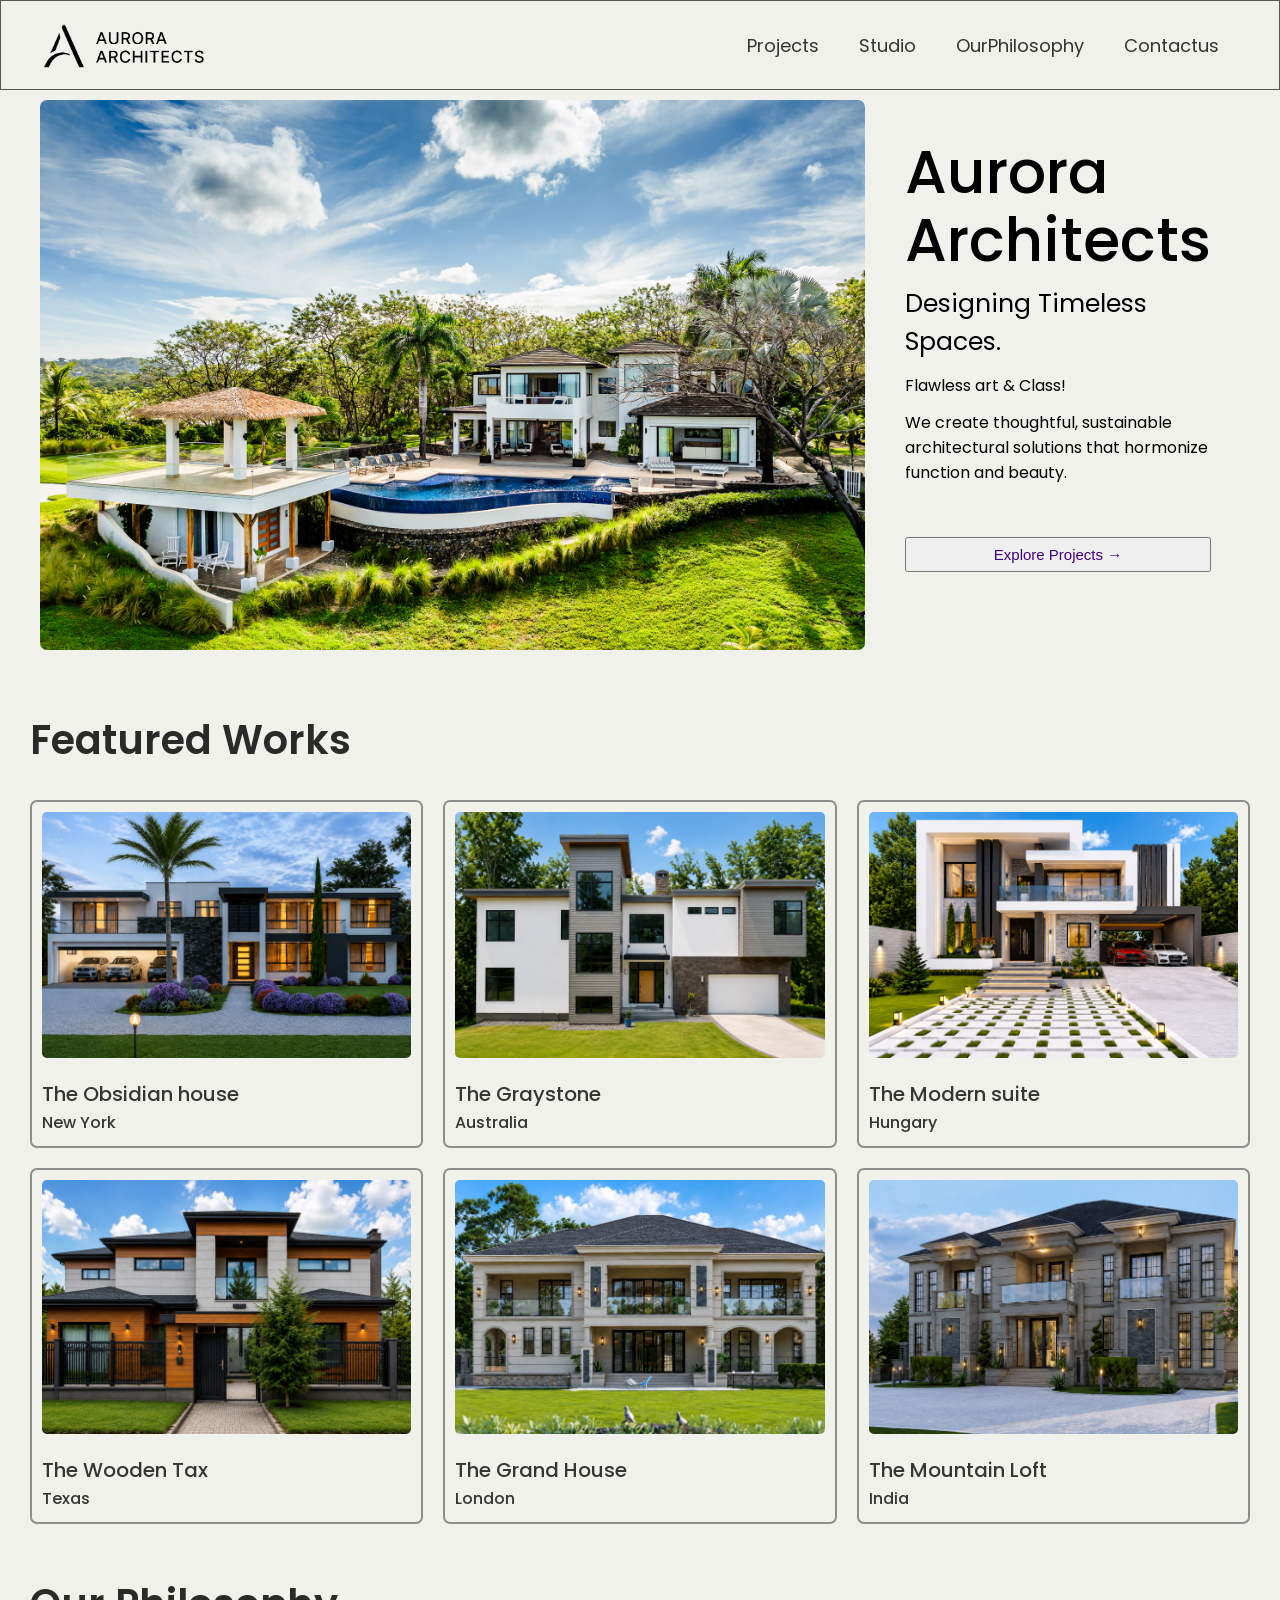
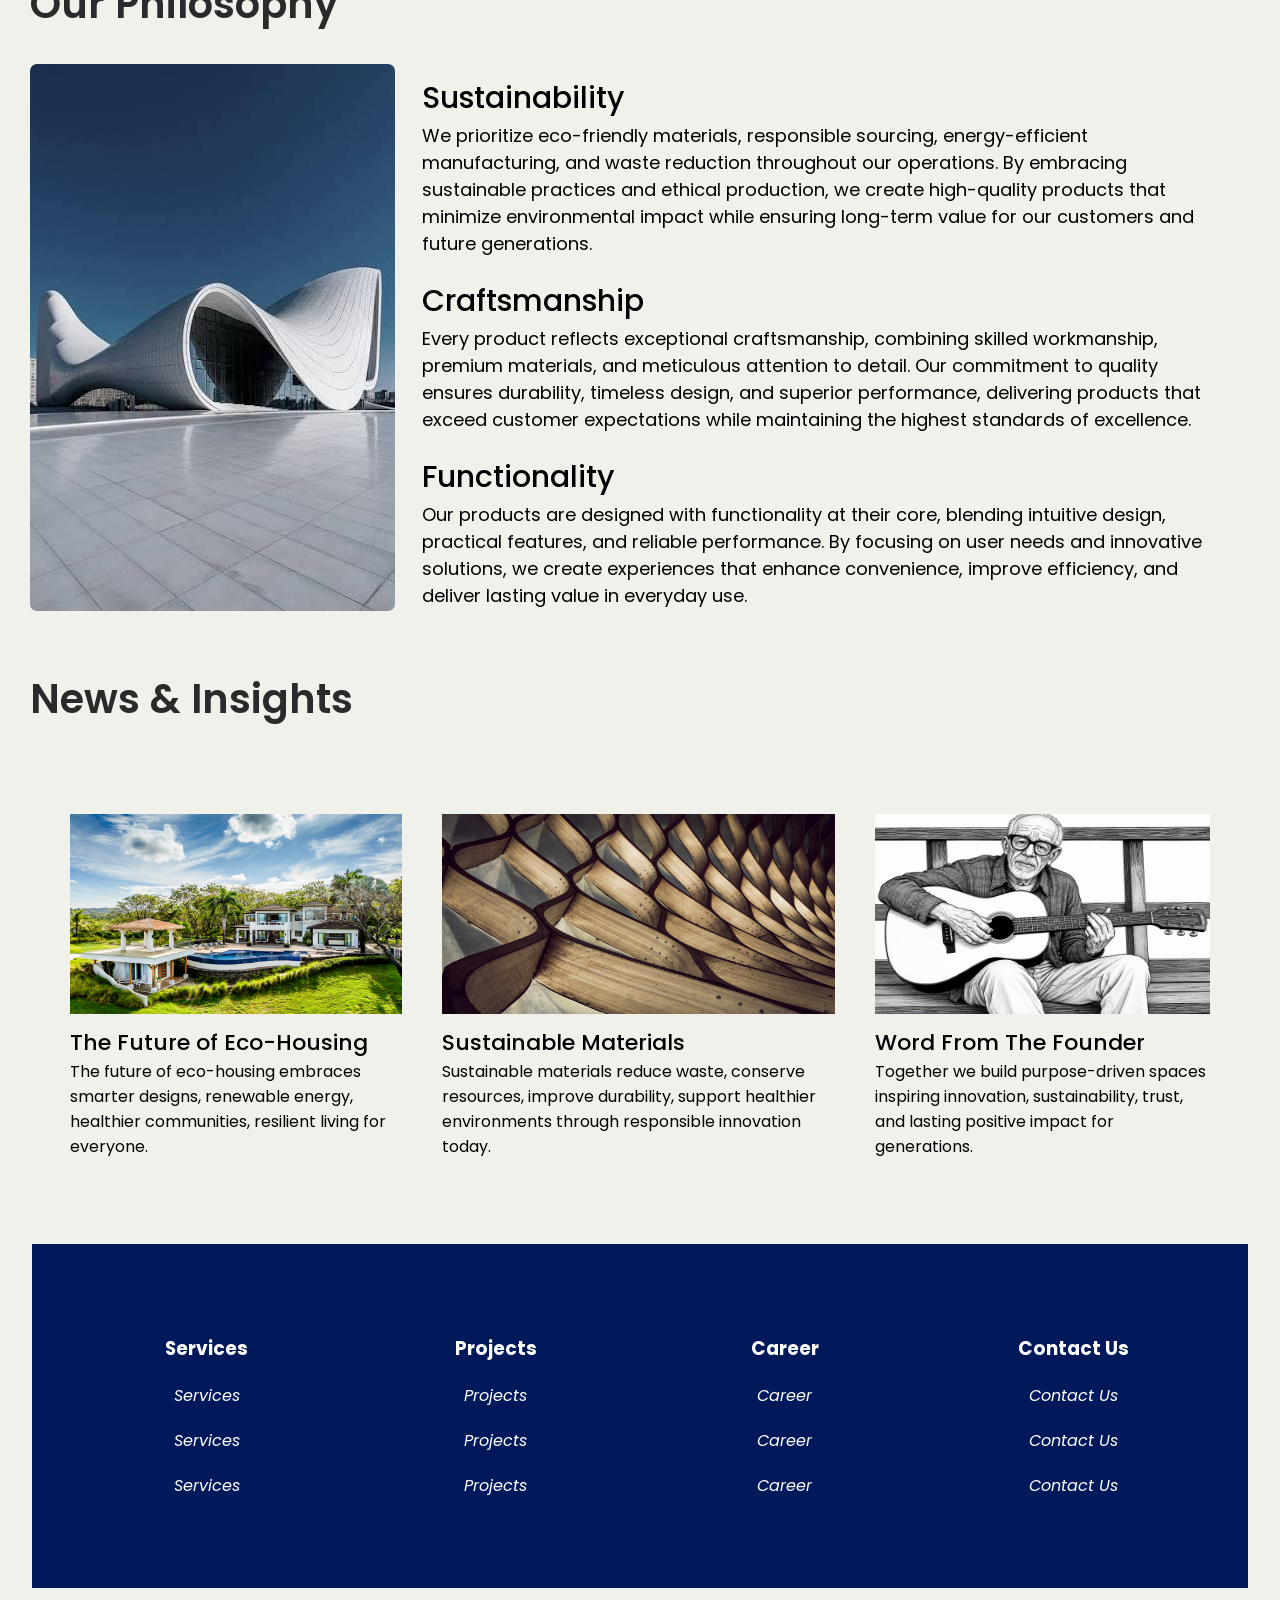
==== index.html @ 276b8d54 "initial website upload" ====
<!doctype html>
<html lang="en">
  <head>
    <meta charset="UTF-8" />
    <meta name="viewport" content="width=device-width, initial-scale=1.0" />
    <title>Aurora Architects</title>
    <link rel="stylesheet" href="./style.css" />
  </head>
  <body>
    <div class="navbar">
      <img src="./Logo.png" alt="Aurora Architects" />
      <header>
        <nav>
          <ul class="hvrLine">
            <li> <a href="">Projects</a></li>
            <li> <a href="">Studio</a></li>
            <li> <a href="">OurPhilosophy</a></li>
            <li> <a href="">Contactus</a></li>
          </ul>
        </nav>
      </header>
    </div>

    <main>
      <section class="flex-container">
        <img src="./main house.jpg" alt="Projects" height="550px" />
        <div class="projects-text">
          <h3 class="heading">
            <span>Aurora</span>
            <span>Architects</span>
          </h3>
          <span>Designing Timeless Spaces.</span>
          <p class="l1">Flawless art & Class!</p>

          <p>
            We create thoughtful, sustainable architectural solutions that
            hormonize function and beauty.
          </p>
          <button id="btn">Explore Projects →</button>
        </div>
      </section>

      <section class="featuredWorks">
        <h3 class="title">Featured Works</h3>
        <div class="bigbox">
          <div class="box">
            <img src="./images/image6.png" />
            <p>
              <span class="Hname">The Obsidian house</span>
              <span class="location">New York</span>
            </p>
          </div>
          <div class="box">
            <img src="./images/Image.png" alt="" />
            <p>
              <span class="Hname">The Graystone</span>
              <span class="location">Australia</span>
            </p>
          </div>
          <div class="box">
            <img src="./images/image2.png" alt="" />
            <p>
              <span class="Hname">The Modern suite</span>
              <span class="location">Hungary</span>
            </p>
          </div>
          <div class="box">
            <img src="./images/image3.png" alt="" />
            <p>
              <span class="Hname">The Wooden Tax</span>
              <span class="location">Texas</span>
            </p>
          </div>
          <div class="box">
            <img src="./images/image4.png" alt="" />
            <p>
              <span class="Hname">The Grand House</span>
              <span class="location">London</span>
            </p>
          </div>
          <div class="box">
            <img src="./images/image5.png" alt="" />
            <p>
              <span class="Hname">The Mountain Loft</span>
              <span class="location">India</span>
            </p>
          </div>
        </div>
      </section>

      <section class="philosophy">
        <h3 class="title">Our Philosophy</h3>

        <div class="bigbox2">
          <div class="img">
            <img src="./images/dgl image.jpg" alt="image" />
          </div>
          <div class="boxes">
            <div class="tbox">
              <span class="subtitle">Sustainability</span>
              <span class="def"
                >We prioritize eco-friendly materials, responsible sourcing,
                energy-efficient manufacturing, and waste reduction throughout
                our operations. By embracing sustainable practices and ethical
                production, we create high-quality products that minimize
                environmental impact while ensuring long-term value for our
                customers and future generations.</span
              >
            </div>
            <div class="tbox">
              <span class="subtitle">Craftsmanship</span>
              <span class="def"
                >Every product reflects exceptional craftsmanship, combining
                skilled workmanship, premium materials, and meticulous attention
                to detail. Our commitment to quality ensures durability,
                timeless design, and superior performance, delivering products
                that exceed customer expectations while maintaining the highest
                standards of excellence.</span
              >
            </div>
            <div class="tbox">
              <span class="subtitle">Functionality</span>
              <span class="def"
                >Our products are designed with functionality at their core,
                blending intuitive design, practical features, and reliable
                performance. By focusing on user needs and innovative solutions,
                we create experiences that enhance convenience, improve
                efficiency, and deliver lasting value in everyday use.</span
              >
            </div>

            <!-- <div class="tbox">
              <span class="subtitle">Innovation</span>
              <span class="def">We continuously pursue innovation by combining modern technology, creative thinking, and customer insights to develop smarter, more efficient products. Through ongoing research, thoughtful design, and continuous improvement, we deliver solutions that adapt to evolving needs while maintaining the highest standards of quality, performance, and sustainability.</span>
            </div> -->
          </div>
        </div>
      </section>

      <section class="news">
        <h3 class="title">News & Insights</h3>
        <div class="box3">
          <div class="sbox3">
            <img src="./main house.jpg" alt="" height="200px" />
            <p>
              <span class="Hname">The Future of Eco-Housing</span>
              <span
                >The future of eco-housing embraces smarter designs, renewable
                energy, healthier communities, resilient living for
                everyone.</span
              >
            </p>
          </div>
          <div class="sbox3">
            <img
              src="./images/sustainable-building-materials.jpg"
              alt=""
              height="200px"
            />
            <p>
              <span class="Hname">Sustainable Materials</span>
              <span
                >Sustainable materials reduce waste, conserve resources, improve
                durability, support healthier environments through responsible
                innovation today.</span
              >
            </p>
          </div>
          <div class="sbox3">
            <img src="./images/img.png" alt="" height="200px" />
            <p>
              <span class="Hname">Word From The Founder</span>
              <span
                >Together we build purpose-driven spaces inspiring innovation,
                sustainability, trust, and lasting positive impact for
                generations.</span
              >
            </p>
          </div>
        </div>
      </section>

      <section class="end">
        <div class="Cbox">
          <div class="rows">
            <h3>Services</h3>
            <a href="">Services</a>
            <a href="">Services </a>
            <a href="">Services</a>
          </div>
          <div class="rows">
            <h3>Projects</h3>
            <a href="">Projects</a>
            <a href="">Projects</a>
            <a href="">Projects</a>
          </div>
          <div class="rows">
            <h3>Career</h3>
            <a href="">Career </a>
            <a href="">Career </a>
            <a href="">Career </a>
          </div>
          <div class="rows">
            <h3>Contact Us</h3>
            <a href="">Contact Us</a>
            <a href="">Contact Us</a>
            <a href="">Contact Us</a>
          </div>
        </div>
      </section>
    </main>
    <script src="script.js"></script>
  </body>
</html>
---- style.css ----
@import url("https://fonts.googleapis.com/css2?family=Poppins:ital,wght@0,100;0,200;0,300;0,400;0,500;0,600;0,700;0,800;0,900;1,100;1,200;1,300;1,400;1,500;1,600;1,700;1,800;1,900&display=swap");

* {
  padding: 0;
  margin: 0;
  box-sizing: border-box;
}

body {
  background-color: #f0f1eb;
}

.navbar {
  display: flex;
  justify-content: space-between;
  align-items: center;
  border: 0.5px solid rgb(86, 86, 86);
  height: 10vh;
  padding: 10px 40px;
}

.navbar img {
  height: 55px;
  object-fit: cover;
}

nav ul li {
  list-style: none;
  padding: 20px;
}

nav ul {
  font-size: larger;
  display: flex;
  font-family: "Poppins", sans-serif;
  font-weight: 400;
  font-style: normal;
}

.flex-container {
  margin: 0;
  display: flex;
  align-items: center;
  gap: 10px;
  justify-content: space-between;
  padding: 10px 40px;
}

.flex-container img {
  border-radius: 7px;
}
.flex-container button {
  color: rgb(66, 1, 127);
  font-size: 15px;
  padding: 7px;
  margin: 40px 0px;
}
.projects-text {
  font-family: "Poppins", sans-serif;
  margin: auto 30px;
  display: flex;
  flex-direction: column;
  gap: 12px;
}
.projects-text h3 {
  display: flex;
  flex-direction: column;
  font-weight: 500;
  font-style: normal;
  font-size: 60px;
  line-height: 1.1;
  gap: 2px;
  margin: 0;
}

.projects-text h3 span {
  display: inline-block;
}

.projects-text > span:nth-of-type(1) {
  font-size: 25px;
}

.title {
  margin: 50px 0px 30px 30px;
  font-family: "Poppins", sans-serif;
  font-weight: 520;
  color: rgb(42, 42, 42);
  /* font-style: ; */
  font-size: 40px;
  /* text-decoration: underline;
  text-decoration-thickness: 2px;
  text-underline-offset: 5px; */
}

.bigbox {
  margin: 50px auto;
  display: grid;
  grid-template-columns: 1fr 1fr 1fr;
  gap: 20px;
  margin: 30px;
}
.box {
  display: flex;
  flex-direction: column;
  border: 2px solid rgb(141, 141, 141);
  border-radius: 7px;
  /* overflow: hidden; */
}

.box img {
  height: 100%;
  width: 100%;
  object-fit: cover;
  /* display: block; */
  object-position: center;
  border-radius: 15px;
  padding: 10px;
}

.box p {
  padding: 10px;
  line-height: 1.6;
  font-family: "Poppins", sans-serif;
  font-weight: 500;
  color: rgb(53, 53, 53);
}

p > .Hname {
  display: block;
  font-size: 20px;
}

.bigbox2 {
  margin: 30px;
  display: flex;
}

.tbox {
  margin: 0 17px 0 17px;
  padding: 10px;
  font-family: "Poppins", sans-serif;
}

.img img {
  border-radius: 7px;
}

.subtitle {
  font-size: 30px;
  display: block;
  line-height: 1.6;
  font-weight: 450;
}

.def {
  font-size: large;
}

.box3 {
  margin: 50px;
  display: flex;
  flex-direction: row;
}

.sbox3 {
  font-family: "Poppins", sans-serif;
  display: flex;
  flex-direction: column;
  padding: 20px;
  margin: 15px auto;
}

.sbox3 .Hname {
  font-weight: 500;
  font-size: 22px;
  margin: 12px 8px 0px 0px;
}

.Cbox {
  width: 95vw;
  background-color: rgb(1, 24, 90);
  padding: 30px;
  display: grid;
  grid-template-columns: repeat(4, 1fr);
  margin: 25px auto;
  justify-content: center;
}

.rows {
  display: flex;
  flex-direction: column;
  margin: 50px;
}

.rows > a {
  margin: 10px;
  text-decoration: none;
  font-family: "Poppins", sans-serif;
  color: white;
  font-style: italic;
  margin: 10px auto;
}

.rows > h3 {
  font-family: "Poppins", sans-serif;
  margin: 10px auto;
  color: white;
}

.hvrLine a {
  text-decoration: none; /* Removes default underline */
  color: #333;
  font-size: 18px;
  padding: 5px 0;
  position: relative;

}

.hvrLine a::after {
  content: "";
  position: absolute;
  left: 0;
  bottom: 0;
  width: 100%;
  height: 2px; /* Line thickness */
  background-color: rgb(66, 1, 127);; /* Line colour */
  transform: scaleX(0);
  transform-origin: left;
  transition: transform 0.3s ease;
}
.hvrLine a:hover::after {
  transform: scaleX(1);
}
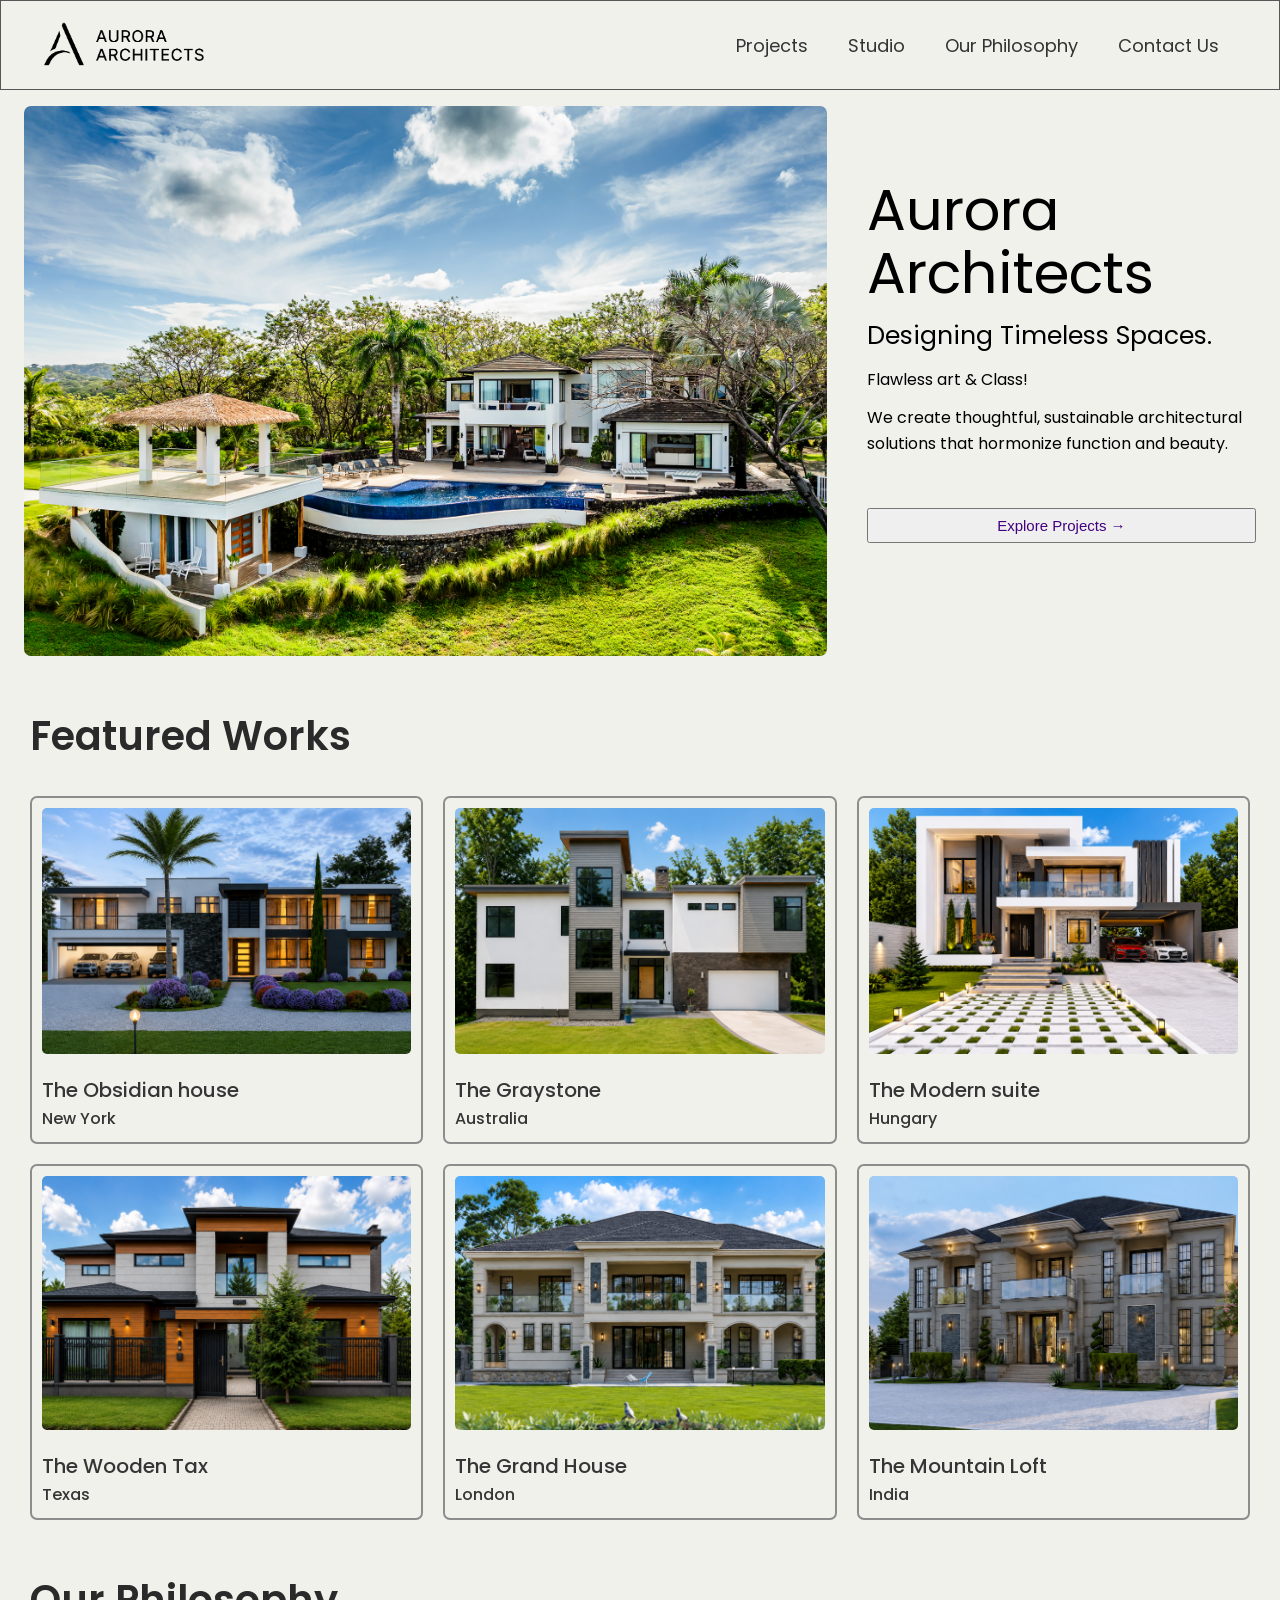
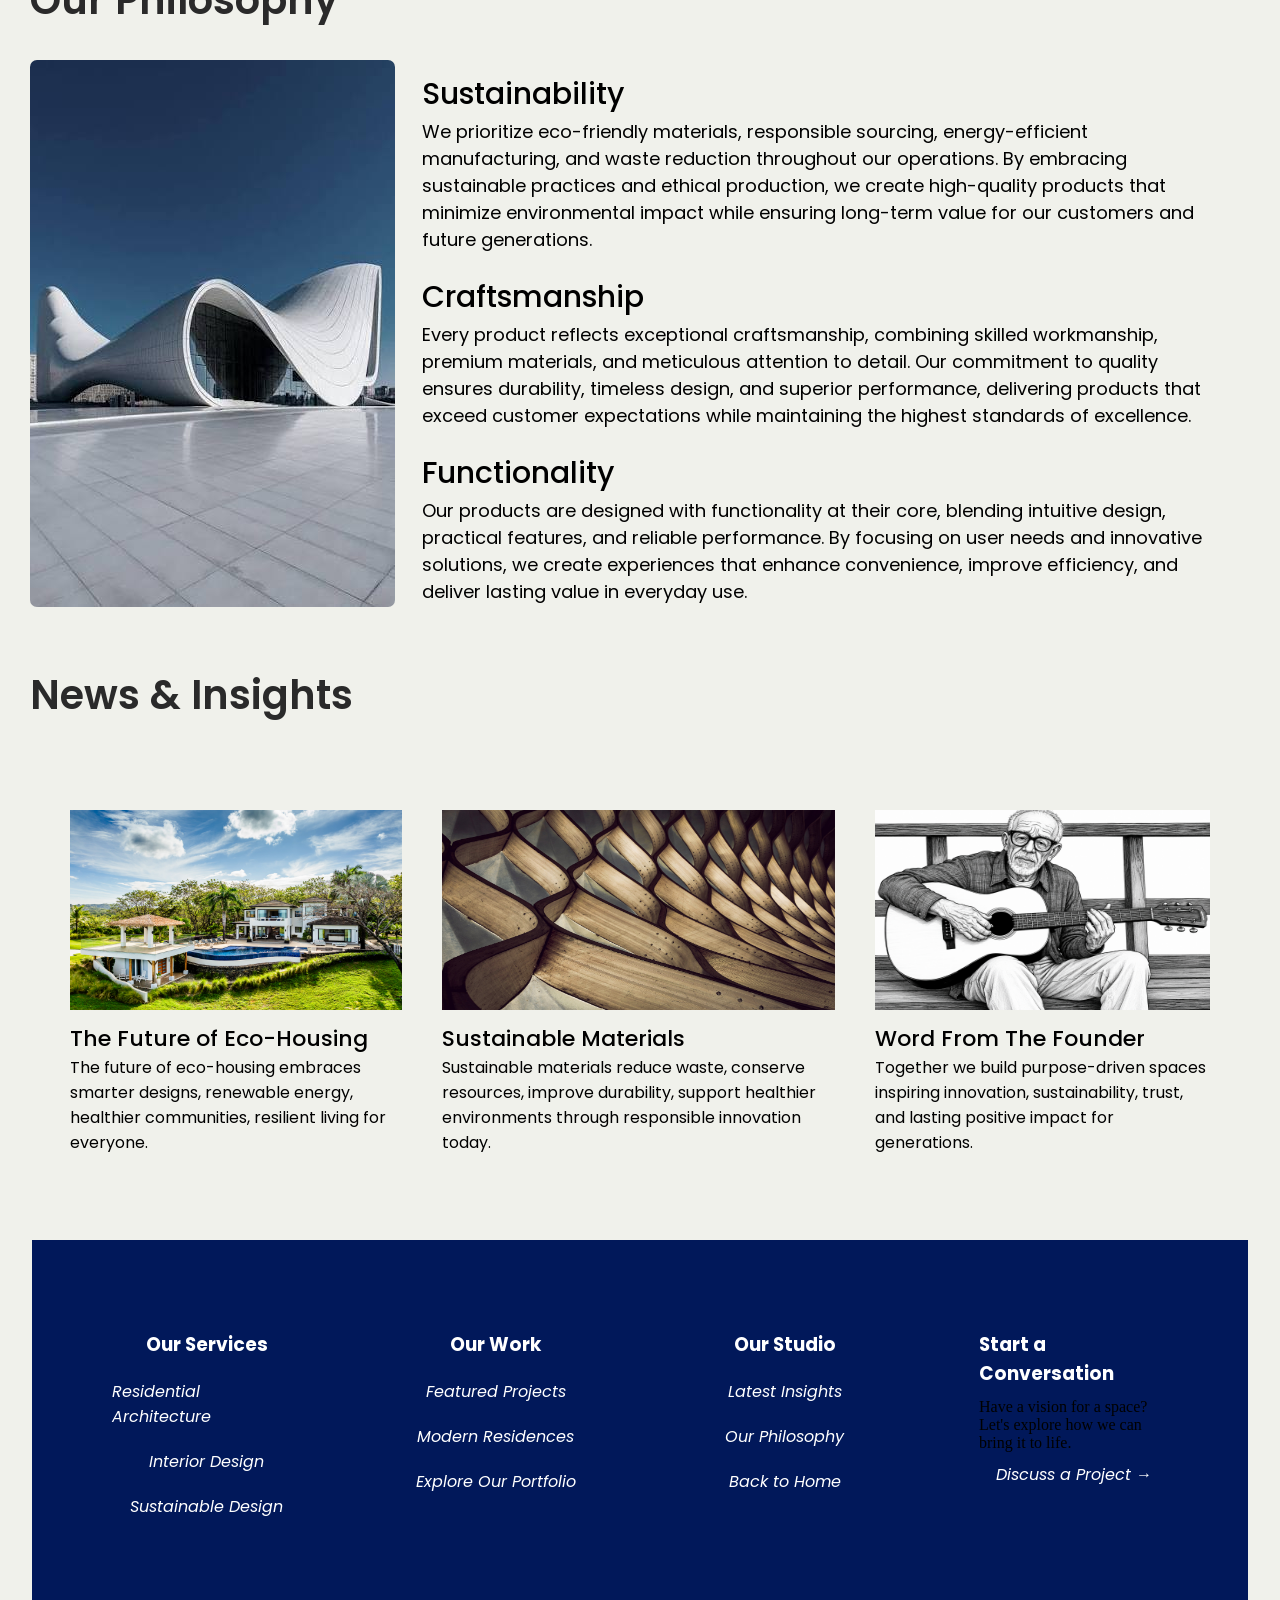
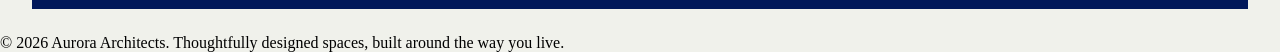
==== commit 0d105a35: "Refactor navbar and update section IDs in index.html" ====
--- a/index.html
+++ b/index.html
@@ -7,21 +7,25 @@
     <link rel="stylesheet" href="./style.css" />
   </head>
   <body>
-    <div class="navbar">
-      <img src="./Logo.png" alt="Aurora Architects" />
-      <header>
-        <nav>
-          <ul class="hvrLine">
-            <li> <a href="">Projects</a></li>
-            <li> <a href="">Studio</a></li>
-            <li> <a href="">OurPhilosophy</a></li>
-            <li> <a href="">Contactus</a></li>
-          </ul>
-        </nav>
-      </header>
-    </div>
-
-    <main>
+    
+<div class="navbar">
+  <a href="#home" aria-label="Aurora Architects home">
+    <img src="./Logo.png" alt="Aurora Architects" />
+  </a>
+
+  <header>
+    <nav aria-label="Main navigation">
+      <ul class="hvrLine">
+        <li><a href="#projects">Projects</a></li>
+        <li><a href="#studio">Studio</a></li>
+        <li><a href="#philosophy">Our Philosophy</a></li>
+        <li><a href="#contact">Contact Us</a></li>
+      </ul>
+    </nav>
+  </header>
+</div>
+
+    <main id="home">
       <section class="flex-container">
         <img src="./main house.jpg" alt="Projects" height="550px" />
         <div class="projects-text">
@@ -40,7 +44,7 @@
         </div>
       </section>
 
-      <section class="featuredWorks">
+      <section id="projects" class="featuredWorks">
         <h3 class="title">Featured Works</h3>
         <div class="bigbox">
           <div class="box">
@@ -88,7 +92,7 @@
         </div>
       </section>
 
-      <section class="philosophy">
+      <section id="philosophy" class="philosophy">
         <h3 class="title">Our Philosophy</h3>
 
         <div class="bigbox2">
@@ -180,32 +184,44 @@
         </div>
       </section>
 
-      <section class="end">
+      
+      <section class="end" id="contact">
         <div class="Cbox">
           <div class="rows">
-            <h3>Services</h3>
-            <a href="">Services</a>
-            <a href="">Services </a>
-            <a href="">Services</a>
-          </div>
-          <div class="rows">
-            <h3>Projects</h3>
-            <a href="">Projects</a>
-            <a href="">Projects</a>
-            <a href="">Projects</a>
-          </div>
-          <div class="rows">
-            <h3>Career</h3>
-            <a href="">Career </a>
-            <a href="">Career </a>
-            <a href="">Career </a>
-          </div>
-          <div class="rows">
-            <h3>Contact Us</h3>
-            <a href="">Contact Us</a>
-            <a href="">Contact Us</a>
-            <a href="">Contact Us</a>
-          </div>
+            <h3>Our Services</h3>
+            <a href="#projects">Residential Architecture</a>
+            <a href="#projects">Interior Design</a>
+            <a href="#philosophy">Sustainable Design</a>
+          </div>
+      
+          <div class="rows">
+            <h3>Our Work</h3>
+            <a href="#projects">Featured Projects</a>
+            <a href="#projects">Modern Residences</a>
+            <a href="#projects">Explore Our Portfolio</a>
+          </div>
+      
+          <div class="rows">
+            <h3>Our Studio</h3>
+            <a href="#studio">Latest Insights</a>
+            <a href="#philosophy">Our Philosophy</a>
+            <a href="#home">Back to Home</a>
+          </div>
+      
+          <div class="rows">
+            <h3>Start a Conversation</h3>
+            <p>Have a vision for a space? Let's explore how we can bring it to life.</p>
+            <a href="mailto:your-email@example.com">
+              Discuss a Project →
+            </a>
+          </div>
+        </div>
+      
+        <div class="footer-bottom">
+          <p>
+            © 2026 Aurora Architects. Thoughtfully designed spaces,
+            built around the way you live.
+          </p>
         </div>
       </section>
     </main>
--- a/style.css
+++ b/style.css
@@ -38,15 +38,19 @@
 }
 
 .flex-container {
-  margin: 0;
-  display: flex;
+  width: calc(100% - 48px);
+  max-width: 1600px;
+  margin: 16px auto;
+  display: grid;
+  grid-template-columns: minmax(0, 1.65fr) minmax(0, 0.8fr);
   align-items: center;
-  gap: 10px;
-  justify-content: space-between;
-  padding: 10px 40px;
+  gap: 40px;
 }
 
 .flex-container img {
+  width: 100%;
+  height: 550px;
+  object-fit: cover;
   border-radius: 7px;
 }
 .flex-container button {
@@ -56,29 +60,30 @@
   margin: 40px 0px;
 }
 .projects-text {
-  font-family: "Poppins", sans-serif;
-  margin: auto 30px;
+  min-width: 0;
+  font-family: "Poppins", sans-serif;
+  margin: 0;
   display: flex;
   flex-direction: column;
   gap: 12px;
 }
+
 .projects-text h3 {
   display: flex;
   flex-direction: column;
-  font-weight: 500;
-  font-style: normal;
-  font-size: 60px;
+  font-weight: 400;
+  font-size: clamp(36px, 4.5vw, 60px);
   line-height: 1.1;
-  gap: 2px;
   margin: 0;
 }
 
-.projects-text h3 span {
-  display: inline-block;
-}
-
 .projects-text > span:nth-of-type(1) {
-  font-size: 25px;
+  font-size: clamp(20px, 2vw, 25px);
+}
+
+.projects-text p {
+  line-height: 1.6;
+  overflow-wrap: anywhere;
 }
 
 .title {
@@ -232,3 +237,132 @@
 .hvrLine a:hover::after {
   transform: scaleX(1);
 }
+
+
+/* Tablets and smaller laptops */
+@media (max-width: 1000px) {
+  .navbar {
+    padding: 12px 20px;
+    gap: 16px;
+  }
+
+  .navbar img {
+    max-width: 180px;
+    height: auto;
+  }
+
+  nav ul li {
+    padding: 8px;
+  }
+
+  .flex-container {
+    grid-template-columns: minmax(0, 1.2fr) minmax(0, 0.8fr);
+    gap: 24px;
+  }
+
+  .flex-container img {
+    height: 420px;
+  }
+
+  .bigbox,
+  .box3 {
+    grid-template-columns: repeat(2, minmax(0, 1fr));
+  }
+
+  .Cbox {
+    grid-template-columns: repeat(2, minmax(0, 1fr));
+  }
+}
+
+/* Mobile phones */
+@media (max-width: 700px) {
+  .navbar {
+    height: auto;
+    flex-direction: column;
+    align-items: flex-start;
+    padding: 16px;
+    gap: 10px;
+  }
+
+  .navbar img {
+    max-width: 170px;
+  }
+
+  nav ul {
+    flex-wrap: wrap;
+    gap: 8px 16px;
+  }
+
+  nav ul li {
+    padding: 4px 0;
+  }
+
+  .flex-container {
+    width: calc(100% - 32px);
+    grid-template-columns: minmax(0, 1fr);
+    gap: 24px;
+  }
+
+  .flex-container img {
+    width: 100%;
+    height: auto;
+    aspect-ratio: 4 / 3;
+    object-fit: cover;
+  }
+
+  .projects-text h3 {
+    font-size: clamp(36px, 10vw, 52px);
+  }
+
+  .projects-text > span:nth-of-type(1) {
+    font-size: 21px;
+  }
+
+  .projects-text p {
+    font-size: 15px;
+  }
+
+  .flex-container button {
+    margin: 12px 0;
+  }
+
+  .bigbox,
+  .box3 {
+    margin: 20px 16px;
+    grid-template-columns: minmax(0, 1fr);
+  }
+
+  .bigbox2 {
+    margin: 20px 16px;
+    grid-template-columns: minmax(0, 1fr);
+  }
+
+  .bigbox2 .img img {
+    width: 100%;
+    height: auto;
+    aspect-ratio: 4 / 3;
+    object-fit: cover;
+  }
+
+  .Cbox {
+    grid-template-columns: repeat(2, minmax(0, 1fr));
+    padding: 16px;
+    gap: 16px;
+  }
+}
+
+/* Very small phones */
+@media (max-width: 380px) {
+  nav ul {
+    gap: 8px 12px;
+  }
+
+  nav ul li a {
+    font-size: 13px;
+  }
+
+  .Cbox {
+    grid-template-columns: minmax(0, 1fr);
+  }
+}
+
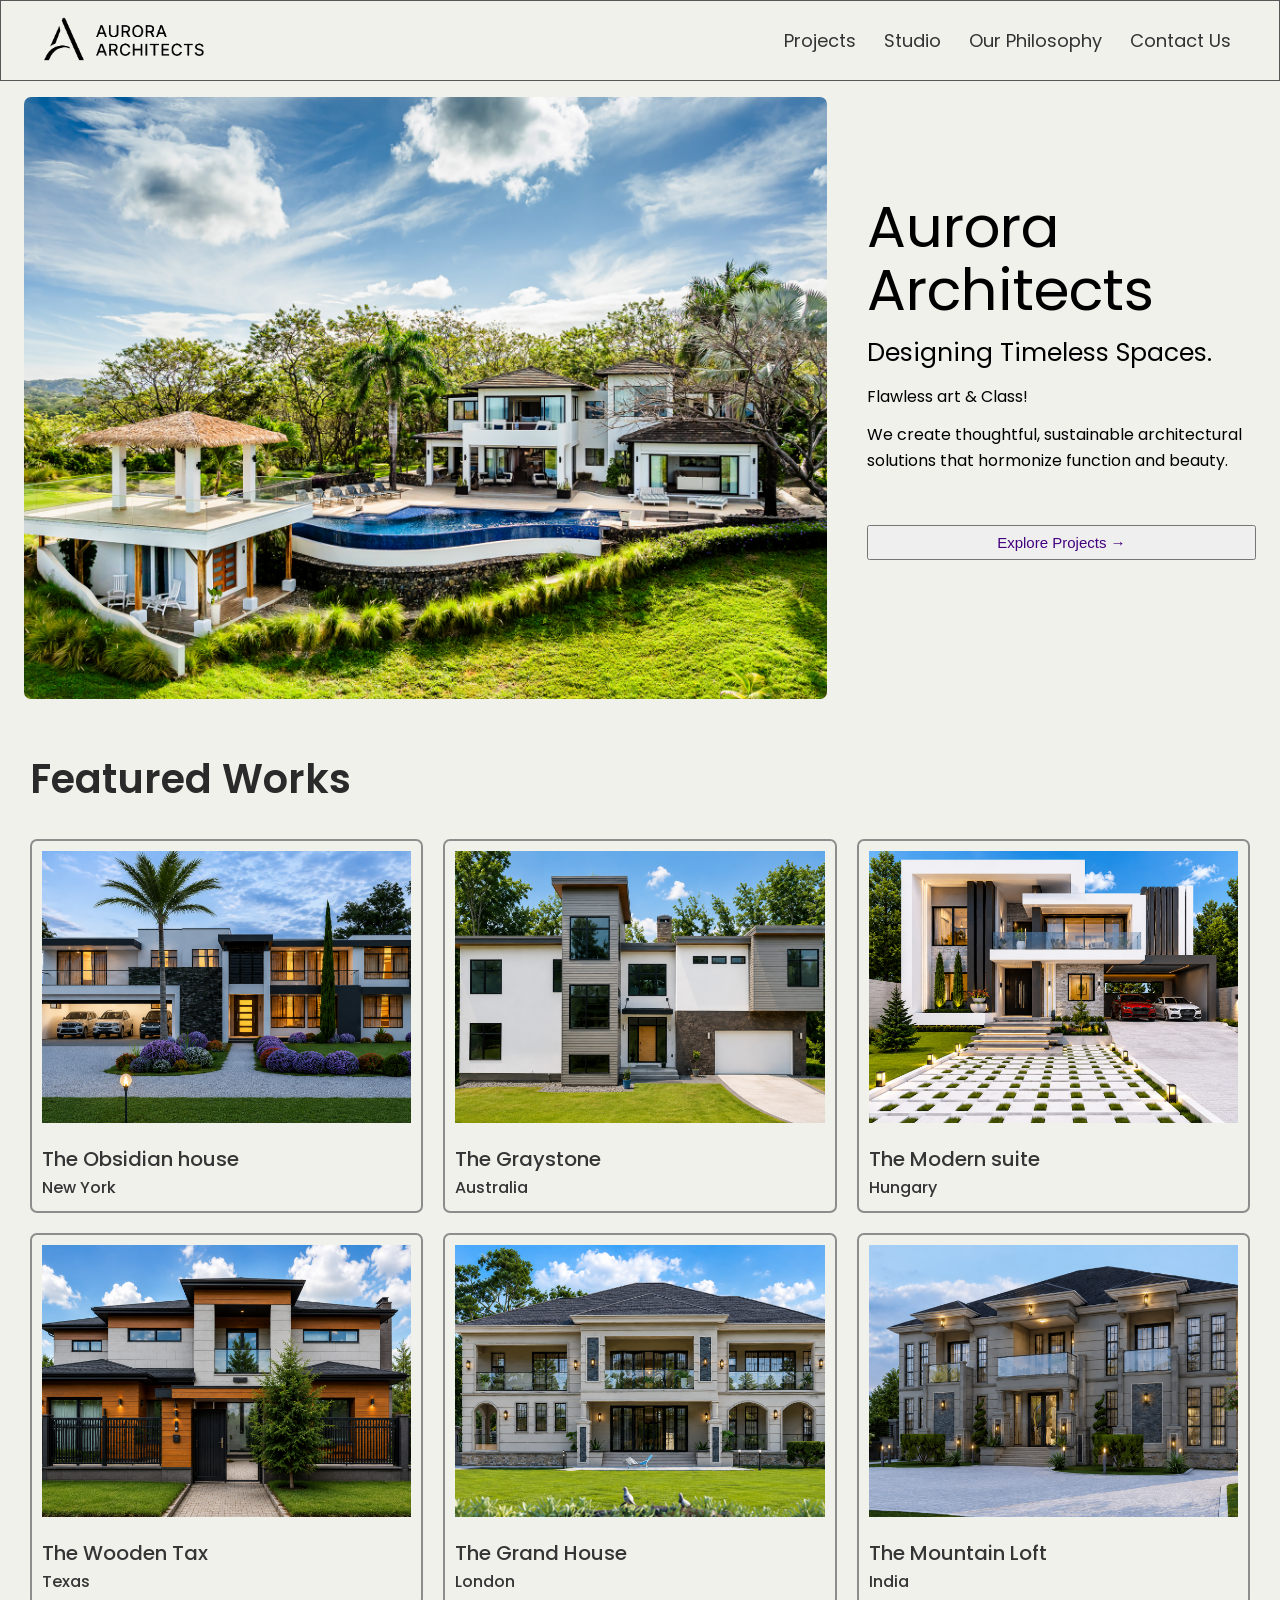
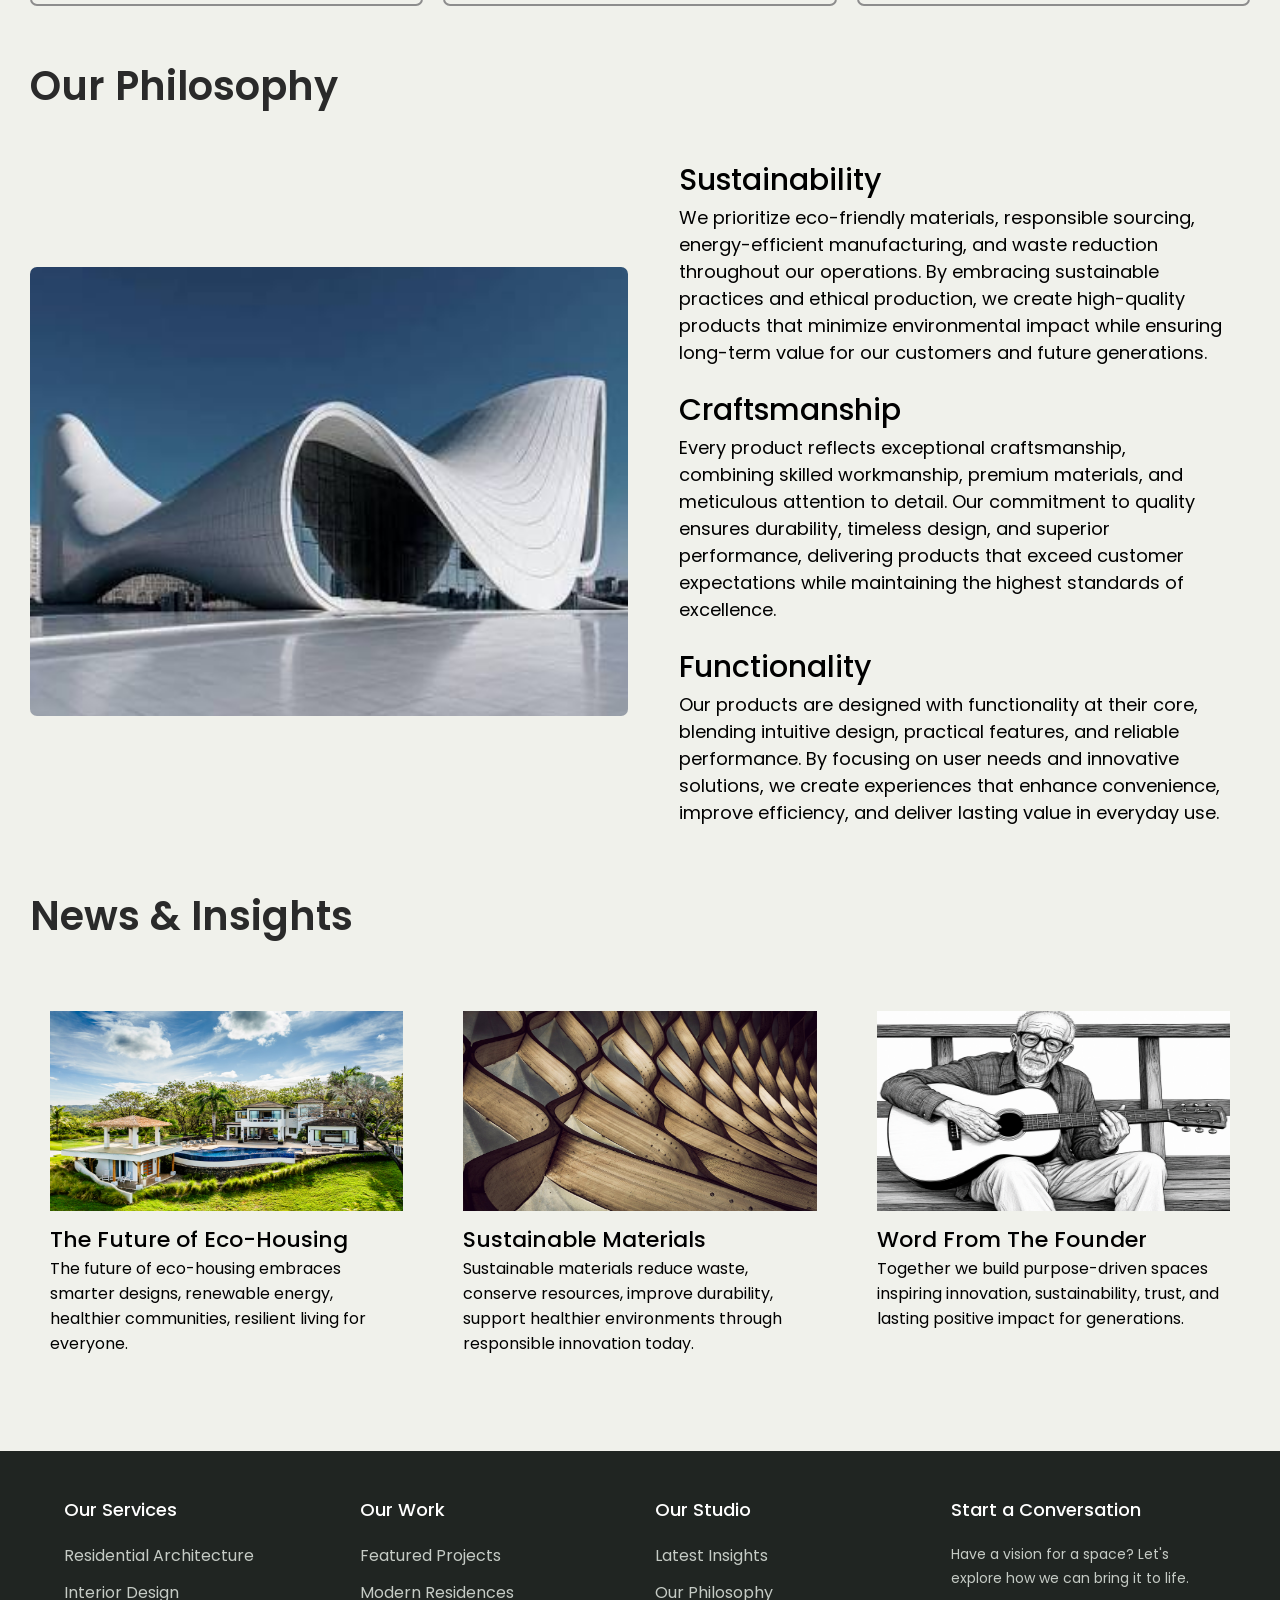
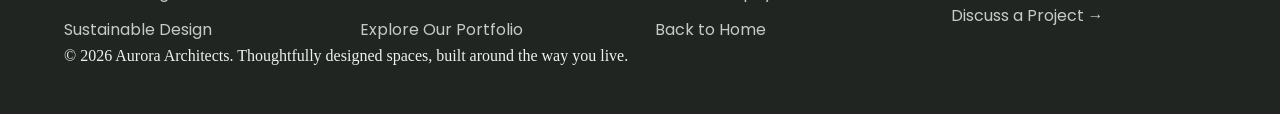
==== commit 2b3bcb0b: "Update email link for project discussion" ====
--- a/index.html
+++ b/index.html
@@ -211,7 +211,7 @@
           <div class="rows">
             <h3>Start a Conversation</h3>
             <p>Have a vision for a space? Let's explore how we can bring it to life.</p>
-            <a href="mailto:your-email@example.com">
+            <a href="mailto:krishdewangan8055@gmail.com">
               Discuss a Project →
             </a>
           </div>
--- a/style.css
+++ b/style.css
@@ -183,34 +183,61 @@
 }
 
 .Cbox {
-  width: 95vw;
-  background-color: rgb(1, 24, 90);
-  padding: 30px;
+  width: 100%;
   display: grid;
-  grid-template-columns: repeat(4, 1fr);
-  margin: 25px auto;
-  justify-content: center;
+  grid-template-columns: repeat(4, minmax(0, 1fr));
+  gap: 30px;
+  margin: 0 auto;
 }
 
 .rows {
   display: flex;
   flex-direction: column;
-  margin: 50px;
+  align-items: flex-start;
+  gap: 12px;
+  margin: 0;
 }
 
 .rows > a {
-  margin: 10px;
+  font-family: "Poppins", sans-serif;
+  color: #c5cbc5;
   text-decoration: none;
-  font-family: "Poppins", sans-serif;
-  color: white;
-  font-style: italic;
-  margin: 10px auto;
+  font-style: normal;
+  margin: 0;
+  transition: color 0.2s ease;
+}
+
+.rows > a:hover {
+  color: #ffffff;
 }
 
 .rows > h3 {
   font-family: "Poppins", sans-serif;
-  margin: 10px auto;
-  color: white;
+  font-size: 18px;
+  font-weight: 500;
+  margin-bottom: 8px;
+  color: #ffffff;
+}
+html {
+  scroll-behavior: smooth;
+  scroll-padding-top: 20px;
+}
+
+@media (max-width: 700px) {
+  .Cbox {
+    grid-template-columns: repeat(2, minmax(0, 1fr));
+    gap: 30px 20px;
+  }
+
+  .end {
+    padding: 35px 20px;
+  }
+}
+
+@media (max-width: 400px) {
+  .Cbox {
+    grid-template-columns: 1fr;
+  }
 }
 
 .hvrLine a {
@@ -269,9 +296,6 @@
     grid-template-columns: repeat(2, minmax(0, 1fr));
   }
 
-  .Cbox {
-    grid-template-columns: repeat(2, minmax(0, 1fr));
-  }
 }
 
 /* Mobile phones */
@@ -361,8 +385,241 @@
     font-size: 13px;
   }
 
+}
+.end {
+  background-color: #202522;
+  color: #f0f1eb;
+  margin-top: 60px;
+  padding: 45px 5%;
+}
+
+
+
+/* Global improvements */
+html {
+  scroll-behavior: smooth;
+  scroll-padding-top: 24px;
+}
+
+body {
+  overflow-wrap: break-word;
+}
+
+img {
+  max-width: 100%;
+}
+
+/* Navigation */
+.navbar {
+  min-height: 80px;
+  height: auto;
+  flex-wrap: wrap;
+  gap: 12px 24px;
+}
+
+.navbar header {
+  min-width: 0;
+  max-width: 100%;
+}
+
+nav ul {
+  flex-wrap: wrap;
+  gap: 4px 12px;
+}
+
+nav ul li {
+  padding: 8px;
+}
+
+/* Hero image */
+.flex-container img {
+  display: block;
+  min-width: 0;
+  aspect-ratio: 4 / 3;
+  height: auto;
+  object-fit: cover;
+}
+
+/* Project cards */
+.bigbox {
+  margin: 30px;
+  grid-template-columns: repeat(3, minmax(0, 1fr));
+  align-items: stretch;
+}
+
+.box {
+  min-width: 0;
+  overflow: hidden;
+}
+
+.box img {
+  display: block;
+  width: 100%;
+  height: auto;
+  aspect-ratio: 4 / 3;
+  object-fit: cover;
+  border-radius: 7px;
+  padding: 10px;
+}
+
+/* Philosophy / image and text section */
+.bigbox2 {
+  display: grid;
+  grid-template-columns: repeat(2, minmax(0, 1fr));
+  align-items: center;
+  gap: 24px;
+}
+
+.bigbox2 > * {
+  min-width: 0;
+}
+
+.bigbox2 .img img {
+  display: block;
+  width: 100%;
+  height: auto;
+  aspect-ratio: 4 / 3;
+  object-fit: cover;
+}
+
+/* News / insights cards */
+.box3 {
+  display: grid;
+  grid-template-columns: repeat(3, minmax(0, 1fr));
+  gap: 20px;
+  margin: 30px;
+}
+
+.sbox3 {
+  min-width: 0;
+}
+
+/* Footer */
+.Cbox {
+  padding: 0;
+}
+
+.footer-bottom {
+  line-height: 1.7;
+}
+
+.rows p {
+  color: #c5cbc5;
+  font-family: "Poppins", sans-serif;
+  font-size: 14px;
+  line-height: 1.7;
+  max-width: 260px;
+}
+
+/* Tablet */
+@media (max-width: 1000px) {
+  .bigbox {
+    grid-template-columns: repeat(2, minmax(0, 1fr));
+    margin: 24px;
+  }
+
+  .box3 {
+    grid-template-columns: repeat(2, minmax(0, 1fr));
+    margin: 24px;
+  }
+
+  .bigbox2 {
+    grid-template-columns: 1fr;
+    margin: 24px;
+  }
+
+  .navbar img {
+    height: auto;
+    max-width: 180px;
+  }
+}
+
+/* Mobile */
+@media (max-width: 700px) {
+  .navbar {
+    align-items: flex-start;
+    padding: 16px;
+  }
+
+  nav ul {
+    gap: 6px 14px;
+  }
+
+  nav ul li {
+    padding: 4px 0;
+  }
+
+  nav ul li a {
+    font-size: 15px;
+  }
+
+  .flex-container {
+    width: calc(100% - 32px);
+    grid-template-columns: minmax(0, 1fr);
+  }
+
+  .flex-container img {
+    aspect-ratio: 4 / 3;
+  }
+
+  .title {
+    font-size: 30px;
+    margin: 32px 16px 20px;
+  }
+
+  .bigbox,
+  .box3 {
+    grid-template-columns: minmax(0, 1fr);
+    margin: 20px 16px;
+    gap: 20px;
+  }
+
+  .bigbox2 {
+    grid-template-columns: minmax(0, 1fr);
+    margin: 20px 16px;
+  }
+
+  .tbox {
+    margin: 0;
+    padding: 8px 0;
+  }
+
+  .subtitle {
+    font-size: 24px;
+  }
+
+  .def {
+    font-size: 16px;
+    line-height: 1.7;
+  }
+
+  .box3 {
+    display: grid;
+  }
+
+  .sbox3 {
+    margin: 8px 0;
+    padding: 12px;
+  }
+
+  .Cbox {
+    grid-template-columns: repeat(2, minmax(0, 1fr));
+    gap: 28px 18px;
+  }
+}
+
+/* Small phones */
+@media (max-width: 400px) {
   .Cbox {
     grid-template-columns: minmax(0, 1fr);
   }
-}
-
+
+  .projects-text h3 {
+    font-size: 36px;
+  }
+
+  .navbar img {
+    max-width: 150px;
+  }
+}
+
